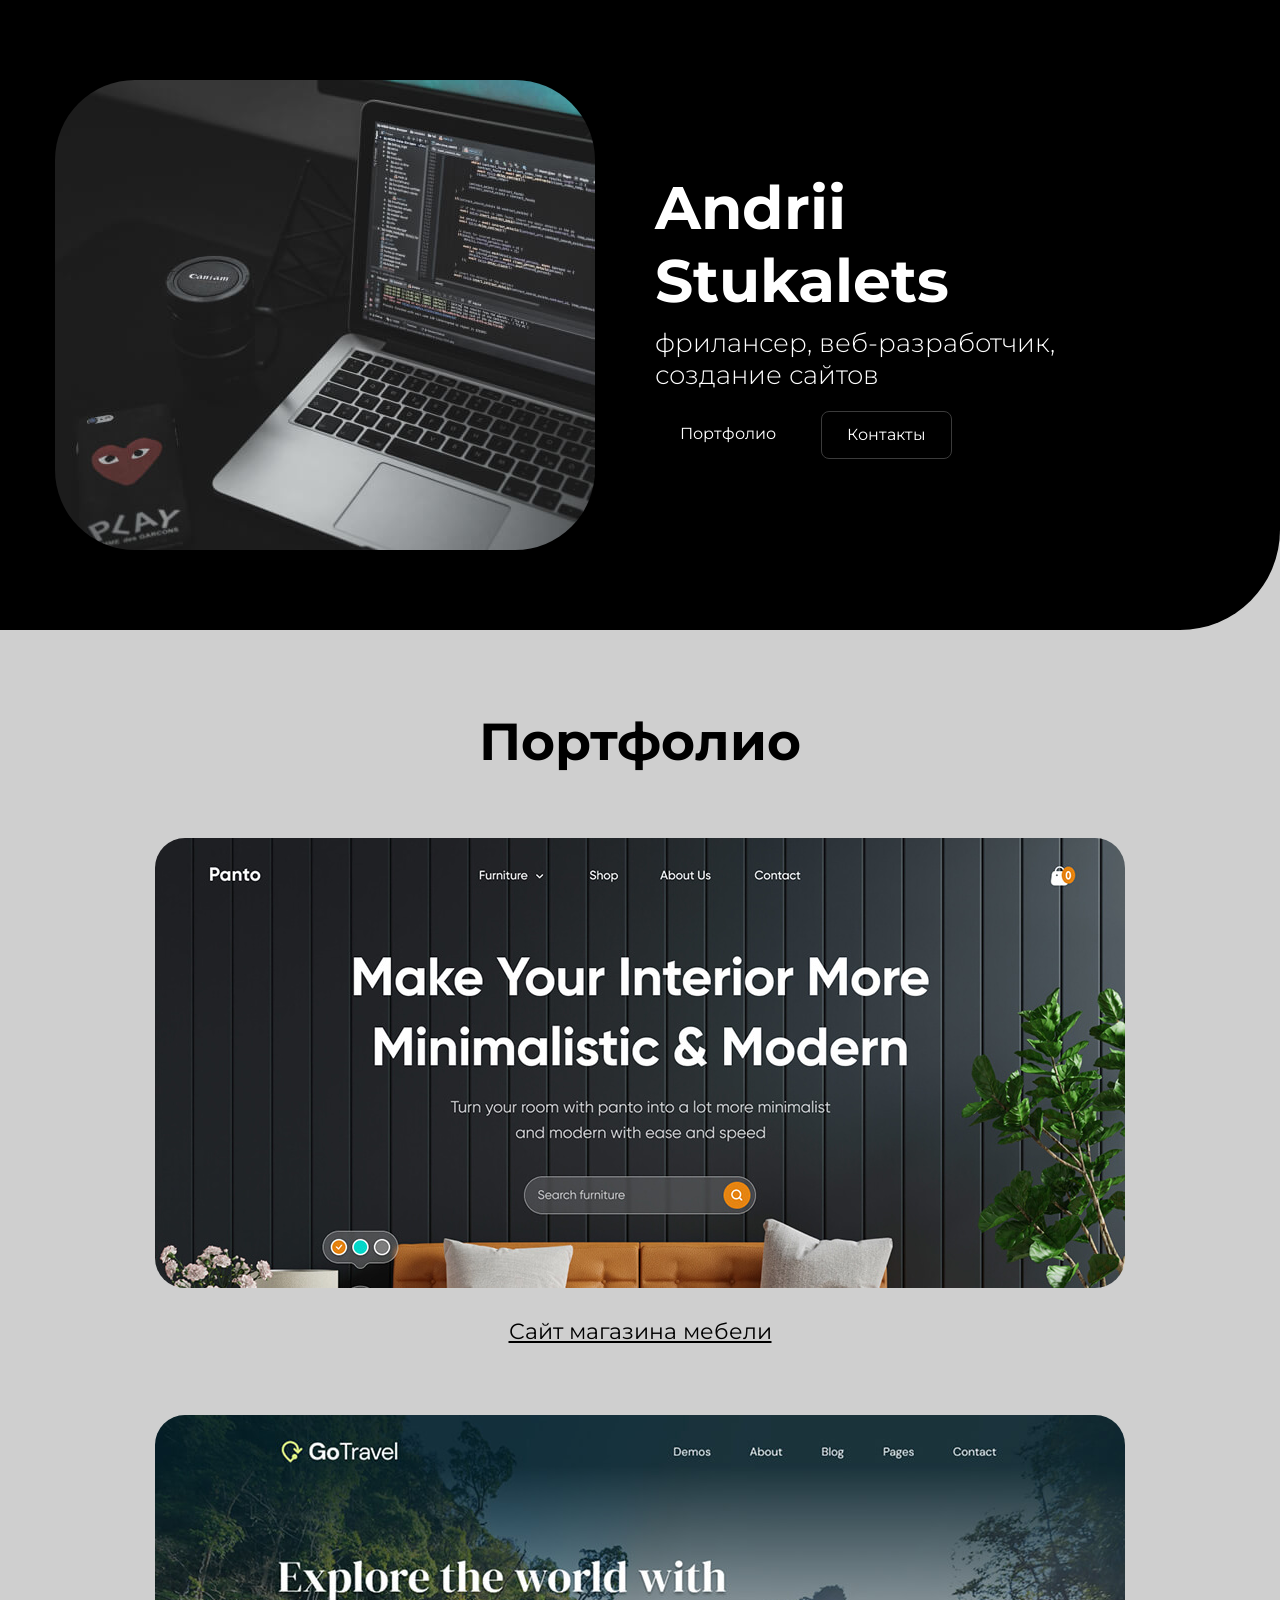
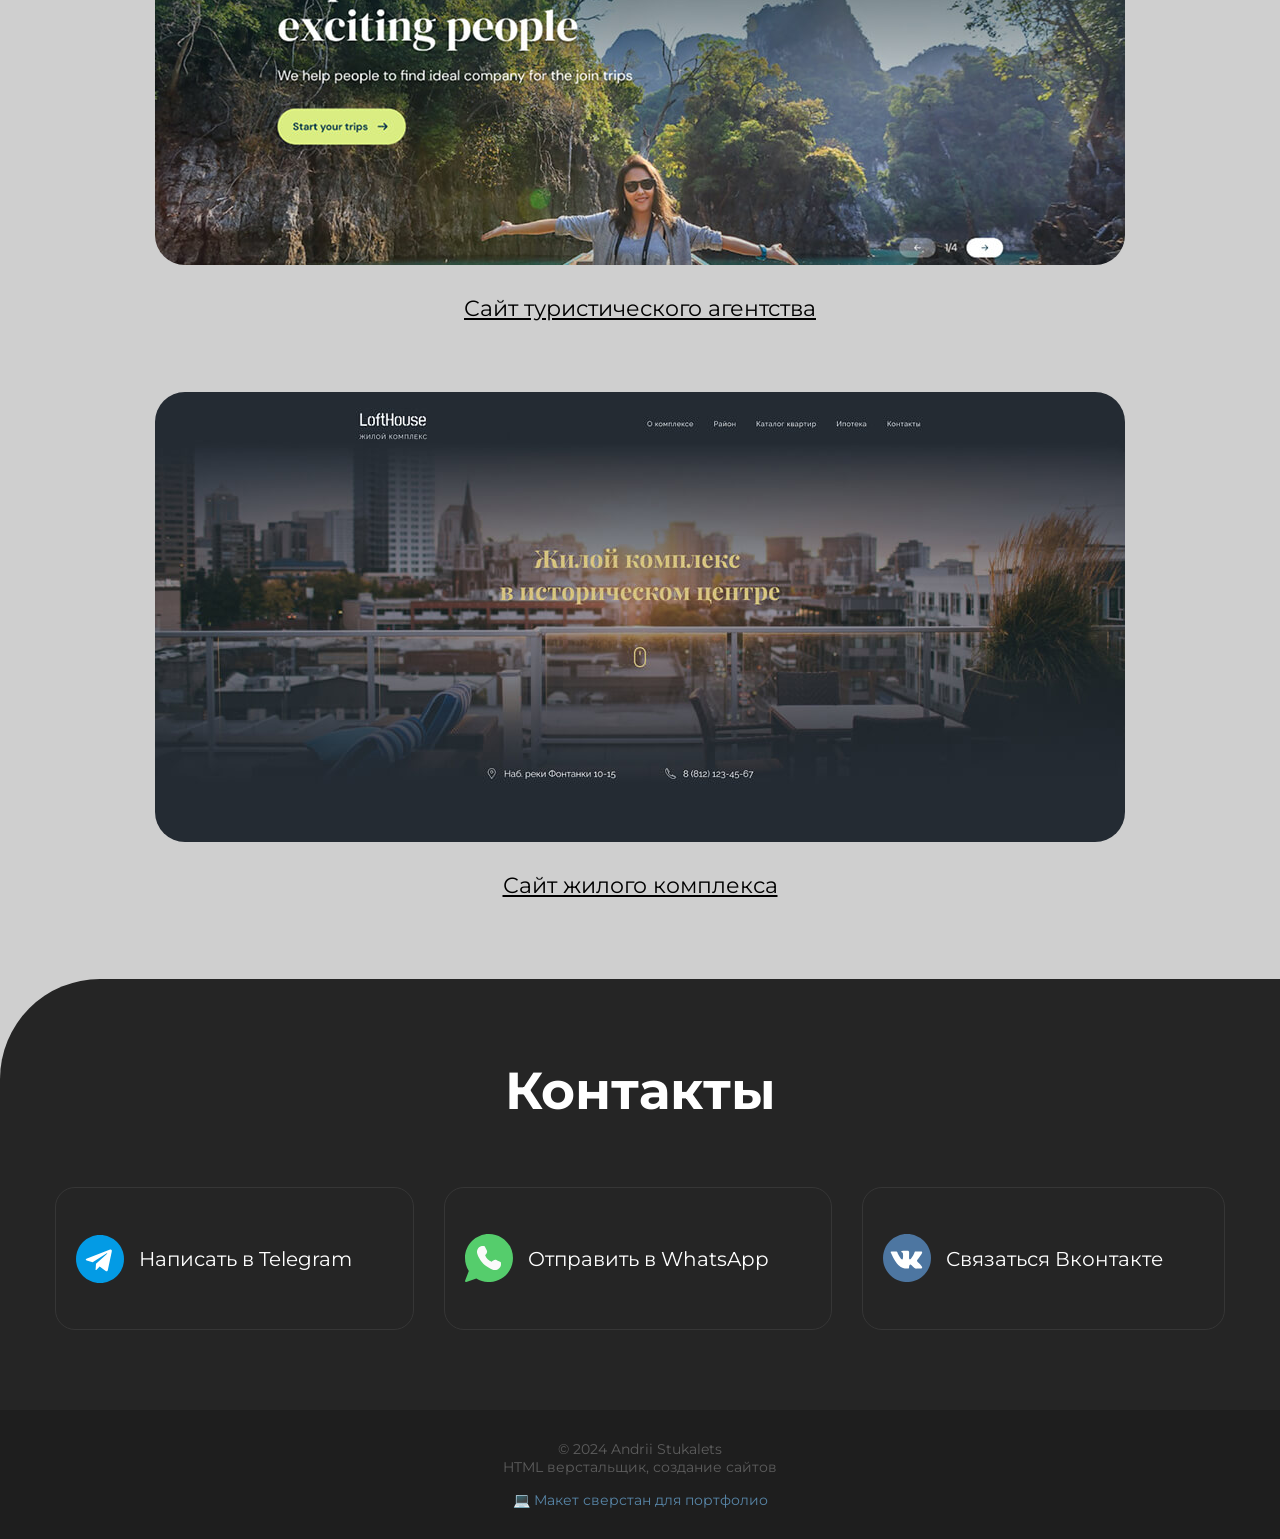
==== index.html @ 4efcff40 "initial deploy" ====
<!doctype html>
<html lang="ru">
  <head>
    <meta charset="UTF-8" />
    <meta name="viewport" content="width=device-width, initial-scale=1.0" />
    <title>Портфолио</title>
    <link rel="stylesheet" href="./css/reset.css" />
    <link rel="stylesheet" href="./css/main.css" />
    <link rel="stylesheet" href="./css/media.css" />

    <link rel="icon" type="image/x-icon" href="./img/favicons/favicon.svg" />
    <link
      rel="apple-touch-icon"
      sizes="180x180"
      href="./img/favicons/apple-touch-icon.png"
    />
  </head>
  <body>
    <header class="header">
      <div class="container">
        <div class="header-row">
          <img
            src="./img/photo.jpg"
            srcset="./img/photo@2x.jpg 2x"
            alt="Photo"
            class="header-img"
          />

          <div class="header-desc">
            <h1 class="header-title">
              Andrii<br />
              Stukalets
            </h1>
            <p class="header-text">
              фрилансер, веб-разработчик,<br />
              создание сайтов
            </p>

            <div class="header-btns">
              <a href="#portfolio" class="btn">Портфолио</a>
              <a href="#contacts" class="btn-outline">Контакты</a>
            </div>
          </div>
        </div>
      </div>
      <video class="header-video" autoplay muted loop>
        <source type="video/mp4" src="./video/planet2.mp4" />
      </video>
    </header>

    <main class="main">
      <section class="portfolio" id="portfolio">
        <div class="container">
          <h2 class="portfolio-title">Портфолио</h2>

          <div class="projects">
            <article class="project">
              <a href="./panto.html">
                <img
                  src="./img/portfolio/project-01.jpg"
                  srcset="./img/portfolio/project-01@2x.jpg 2x"
                  alt="Сайт магазина мебели"
                  class="project-img"
                />
              </a>

              <h3 class="project-title">
                <a href="./panto.html">Сайт магазина мебели</a>
              </h3>
            </article>

            <article class="project">
              <a href="./travel.html">
                <img
                  src="./img/portfolio/project-02.jpg"
                  srcset="./img/portfolio/project-02@2x.jpg 2x"
                  alt="Сайт туристического агентства"
                  class="project-img"
                />
              </a>

              <h3 class="project-title">
                <a href="./travel.html">Сайт туристического агентства</a>
              </h3>
            </article>

            <article class="project">
              <a href="./lofthouse.html">
                <img
                  src="./img/portfolio/project-03.jpg"
                  srcset="./img/portfolio/project-03@2x.jpg 2x"
                  alt="Сайт жилого комплекса"
                  class="project-img"
                />
              </a>

              <h3 class="project-title">
                <a href="./lofthouse.html">Сайт жилого комплекса</a>
              </h3>
            </article>
          </div>
        </div>
      </section>

      <section class="contacts" id="contacts">
        <div class="container">
          <h2 class="contacts-title">Контакты</h2>

          <div class="messengers">
            <a href="https://www.google.com/" target="_blank" class="messenger">
              <img src="./img/icons/telegram.svg" alt="Telegram" />
              Написать в Telegram</a
            >
            <a href="https://www.google.com/" target="_blank" class="messenger">
              <img src="./img/icons/whatsapp.svg" alt="WhatsApp" />
              Отправить в WhatsApp</a
            >
            <a href="https://www.google.com/" target="_blank" class="messenger">
              <img src="./img/icons/vk.svg" alt="Вконтакте" />
              Связаться Вконтакте</a
            >
          </div>
        </div>
      </section>
    </main>

    <footer class="footer">
      <div class="container">
        <div class="footer-inner">
          <p>
            © 2024 Andrii Stukalets<br />
            HTML верстальщик, создание сайтов
          </p>
          <p><a href="#" target="_blank">💻 Макет сверстан для портфолио</a></p>
        </div>
      </div>
    </footer>
  </body>
</html>
---- css/main.css ----
@import url('https://fonts.googleapis.com/css2?family=Montserrat:ital,wght@0,100..900;1,100..900&display=swap');

/* Base */

html {
    scroll-behavior: smooth;
}

body {
    font-family: "Montserrat", sans-serif;
    font-optical-sizing: auto;
    font-weight: 400;
    font-style: normal;

    background-color: rgba(140, 140, 140, 0.41);
}

.none {
    display: none !important;
}

.container {
    max-width: 1200px;
    margin: 0 auto;
    padding: 0 15px;
}

/* Header */
.header {
    overflow: hidden;
    position: relative;

    /*background: #252525 linear-gradient(115.46deg, #2f2f2f 20.75%, #202020 80.24%);*/
    background-color: #000;
    border-bottom-right-radius: 100px;
    color: white;
    padding-top: 80px;
    padding-bottom: 80px;
}

.header .container {
    position: relative;
    z-index: 9;
}

.header-video {
    position: absolute;
    left: 0;
    top: 0;
    width: 100%;
    height: 100%;
    object-fit: cover;
    object-position: center;
    border-bottom-right-radius: 100px;

    opacity: 0.4;
}

.header-row {
    display: flex;
    align-items: center;
    column-gap: 60px;
}

.header-img {
    border-radius: 80px;
}

.header-title {
    font-size: 60px;
    font-weight: 700;
    margin-bottom: 10px;
}

.header-text {
    margin-bottom: 20px;
    font-size: 26px;
    font-weight: 300;
}

.header-btns {
    display: flex;
    column-gap: 20px;
}

.btn {
    height: 48px;
    padding-top: 15px;
    padding-left: 25px;
    padding-right: 25px;
    background-color: #000;
    color: #fff;
    border-radius: 8px;
    line-height: 1;

    transition: all 0.2s ease-in;
}

.btn:hover {
    background-color: #3B3B3B;
}

.btn-outline {
    height: 48px;
    padding-top: 15px;
    padding-left: 25px;
    padding-right: 25px;
    background-color: transparent;
    color: #fff;
    border-radius: 8px;
    line-height: 1;
    border: 1px solid #3B3B3B;

    transition: all 0.2s ease-in;
}

.btn-outline:hover {
    background-color: #3B3B3B;
}

/* Portfolio */

.portfolio {
    padding: 80px 0;
}

.portfolio-title {
    font-size: 52px;
    font-weight: 700;
    margin-bottom: 65px;
    text-align: center;
}

.projects {
    display: flex;
    flex-direction: column;
    row-gap: 70px;
    align-items: center;
}

.project {
    text-align: center;
}

.project-img {
    border-radius: 30px;
    margin-bottom: 30px;

    transition: opacity 0.2s ease-in;
}

.project-img:hover {
    opacity: 0.8;
}

.project-title {
    font-size: 22px;
}

.project-title a {
    color: #000;
    text-decoration: underline;
}

/* Contacts */
.contacts {
    background-color:#252525;
    border-top-left-radius: 100px;
    color: #fff;
    padding: 80px 0;
}

.contacts-title {
    font-size: 52px;
    font-weight: 700;
    margin-bottom: 65px;
    text-align: center;
}

.messengers {
    display: flex;
    flex-wrap: wrap;
    column-gap: 30px;
    row-gap: 30px;
}

.messenger {
    flex-grow: 1;

    display: flex;
    column-gap: 15px;
    align-items: center;

    padding: 46px 20px;
    color: #fff;
    border-radius: 20px;
    border: 1px solid #363636;
    font-size: 20px;
    
    transition: background-color 0.2s ease-in;
}

.messenger:hover {
    background-color: #1E1E1E;
}

/* Footer */

.footer {
    padding: 30px 0;
    background-color: #1E1E1E;
    color: #5D5D5D;
}

.footer a {
    color: #5886A8;
}

.footer-inner {
   font-size: 14px;
   text-align: center;
}

.footer-inner p + p {
    margin-top: 15px;
    
}

/* inner page */

.inner-page {
    padding: 80px 0 40px 0;
}

.inner-page-details {
    display: flex;
    flex-direction: column;
    row-gap: 25px;
    align-items: center;

    margin-bottom: 40px;
    text-align: center;
}

.inner-page-title {
    font-size: 52px;
    font-weight: 700;
    margin-bottom: 25px;
}

.inner-page-text {
    max-width: 570px;

    display: flex;
    flex-direction: column;
    row-gap: 25px;

    color: #555555;
    line-height: 1.5;
}

.inner-page-link {
    color: #000;
}

.inner-page-link a {
    color: #000;
    text-decoration: underline;
}

.inner-page-img {
    display: block;
    margin: 0 auto;
    margin-bottom: 40px;
    border-radius: 3px;
}

.inner-page-backlink a {
    max-width: 770px;
    margin: 0 auto;
    padding: 30px;
    border-radius: 3px;

    display: flex;
    column-gap: 10px;
    align-items: center;
    justify-content: center;

    background-color: #F1F1F1;
    text-align: center;
    color: #000;

    transition: all 0.2s ease-in;
}

.inner-page-backlink a:hover {
    background-color: #dedede;
}
---- css/media.css ----
@media (max-width: 1080px) {
    .header-row {
        column-gap: 30px;
    }

    .header-img {
        width: 300px;
        border-radius: 30px;
    }

    .header-title {
        font-size: 52px;
    }

    .header-text {
        font-size: 22px;
    }
    
    .portfolio-title {
        font-size: 42px;
    }

        .contacts-title {
            font-size: 42px;
        }

        .inner-page-title {
            font-size: 42px;
        }

}

@media (max-width: 767px) {
    .header {
       padding-top: 20px;
       padding-bottom: 40px;
       border-bottom-right-radius: 60px;
    }

    .header-video {
        border-bottom-right-radius: 60px;
    }

    .header-row {
        flex-direction: column;
        align-items: flex-start;
        row-gap: 20px;
    }

    .header-img {
        max-width: 100%;
        width: auto;
    }

    .header-title {
        font-size: 32px;
    }

    .header-text {
        font-size: 18px;
    }

    /* btns */

    .btn,
    .btn-outline {
        height: 42px;
        padding: 12px 15px 0;
    }

    /* Portfolio */

    .portfolio {
        padding: 40px 0;
    }

    .portfolio-title {
        font-size: 28px;
        margin-bottom: 30px;
    }

    .projects {
        row-gap: 30px;
    }

    .project-img {
        border-radius: 14px;
        margin-bottom: 20px;
    }

    .project-title {
        font-size: 16px;
    }

    /* Contacts */

    .contacts {
        padding: 40px 0;
        border-top-left-radius: 60px;
    }

    .contacts-title {
        font-size: 28px;
        margin-bottom: 30px;
    }

    .messengers {
        gap: 20px;
    }

    .messenger {
        padding: 32px 20px;
        border-radius: 12px;
        font-size: 16px;
    }

    /* Footer */

    .footer-inner {
        font-size: 12px;
    }

    /* Inner page */

    .inner-page {
        padding: 40px 0 20px 0;
    }

    .inner-page-details {
        row-gap: 20px;
        margin-bottom: 20px;
    }

    .inner-page-title {
        font-size: 28px;
        margin-bottom: 20px;
    }

    .inner-page-text {
        row-gap: 20px;
    }

    .inner-page-img {
        margin-bottom: 20px;
    }

    .inner-page-backlink a {
        padding: 20px;
    }

}
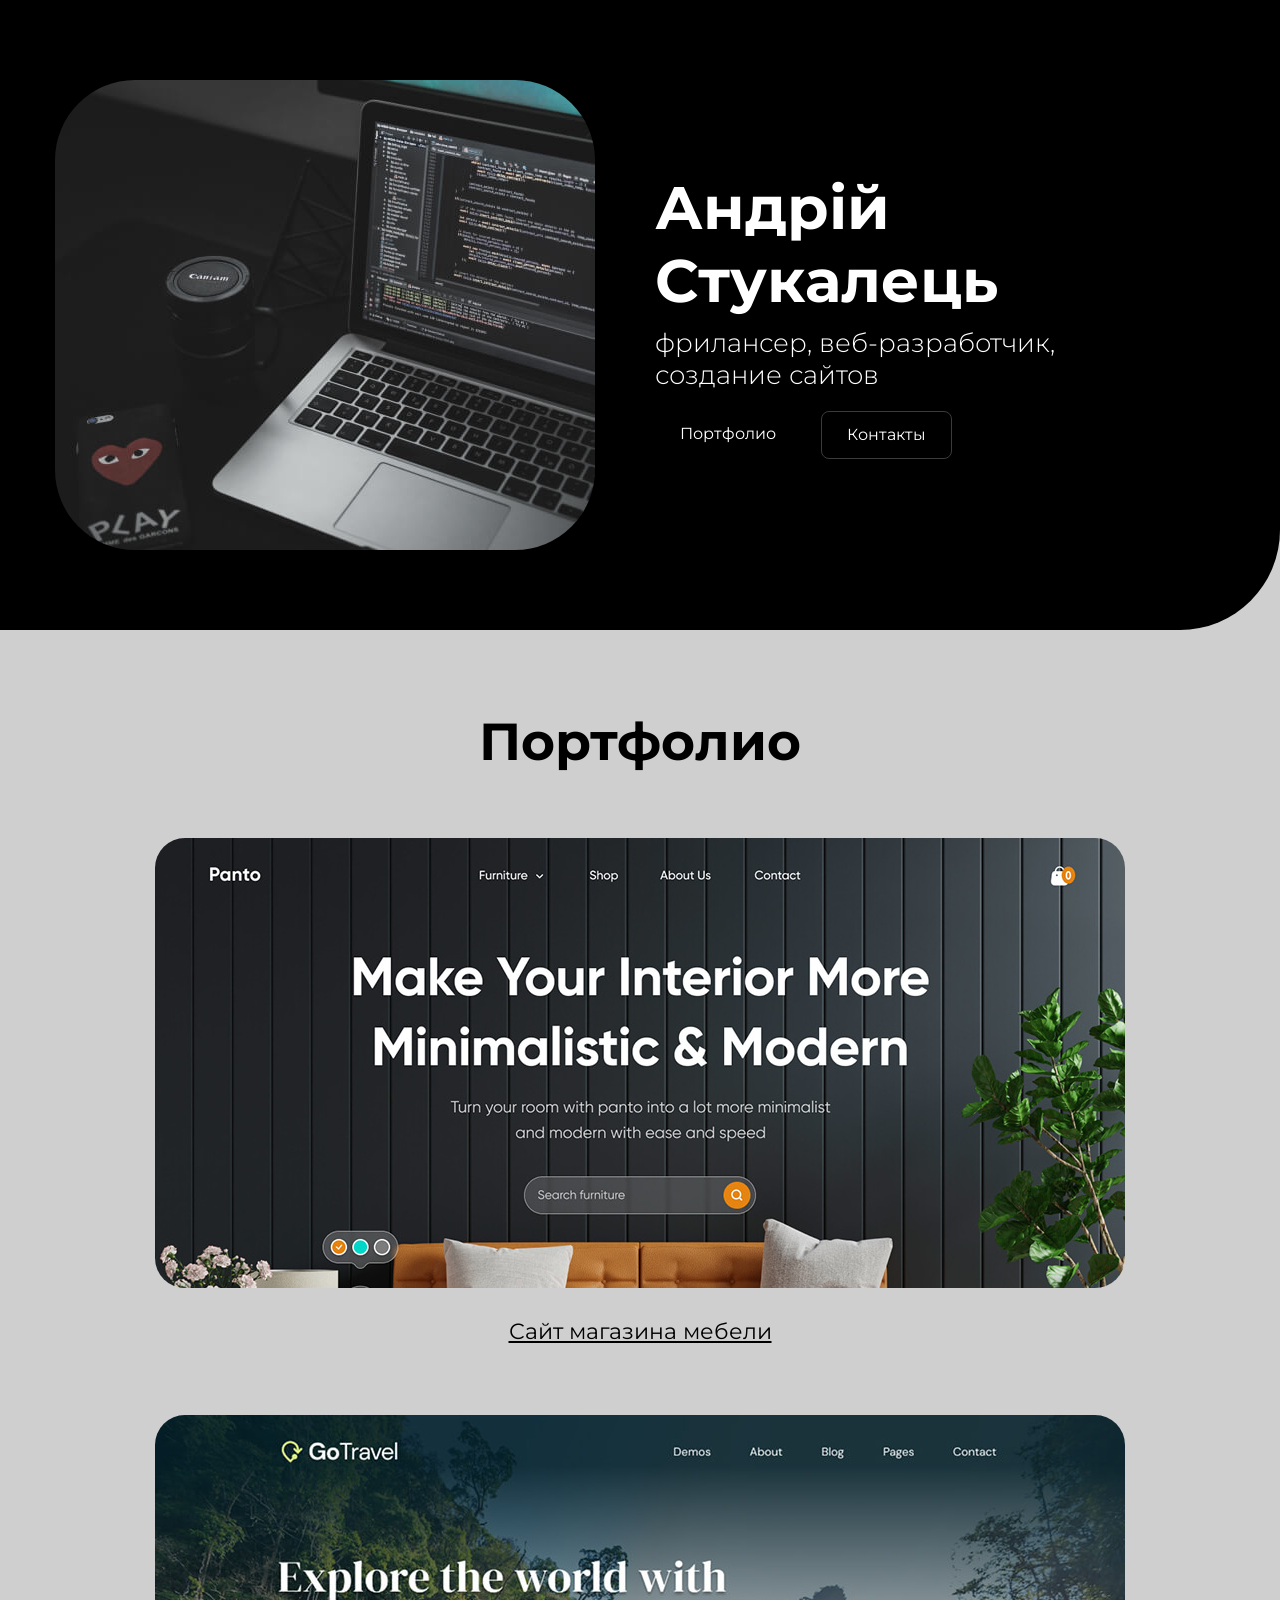
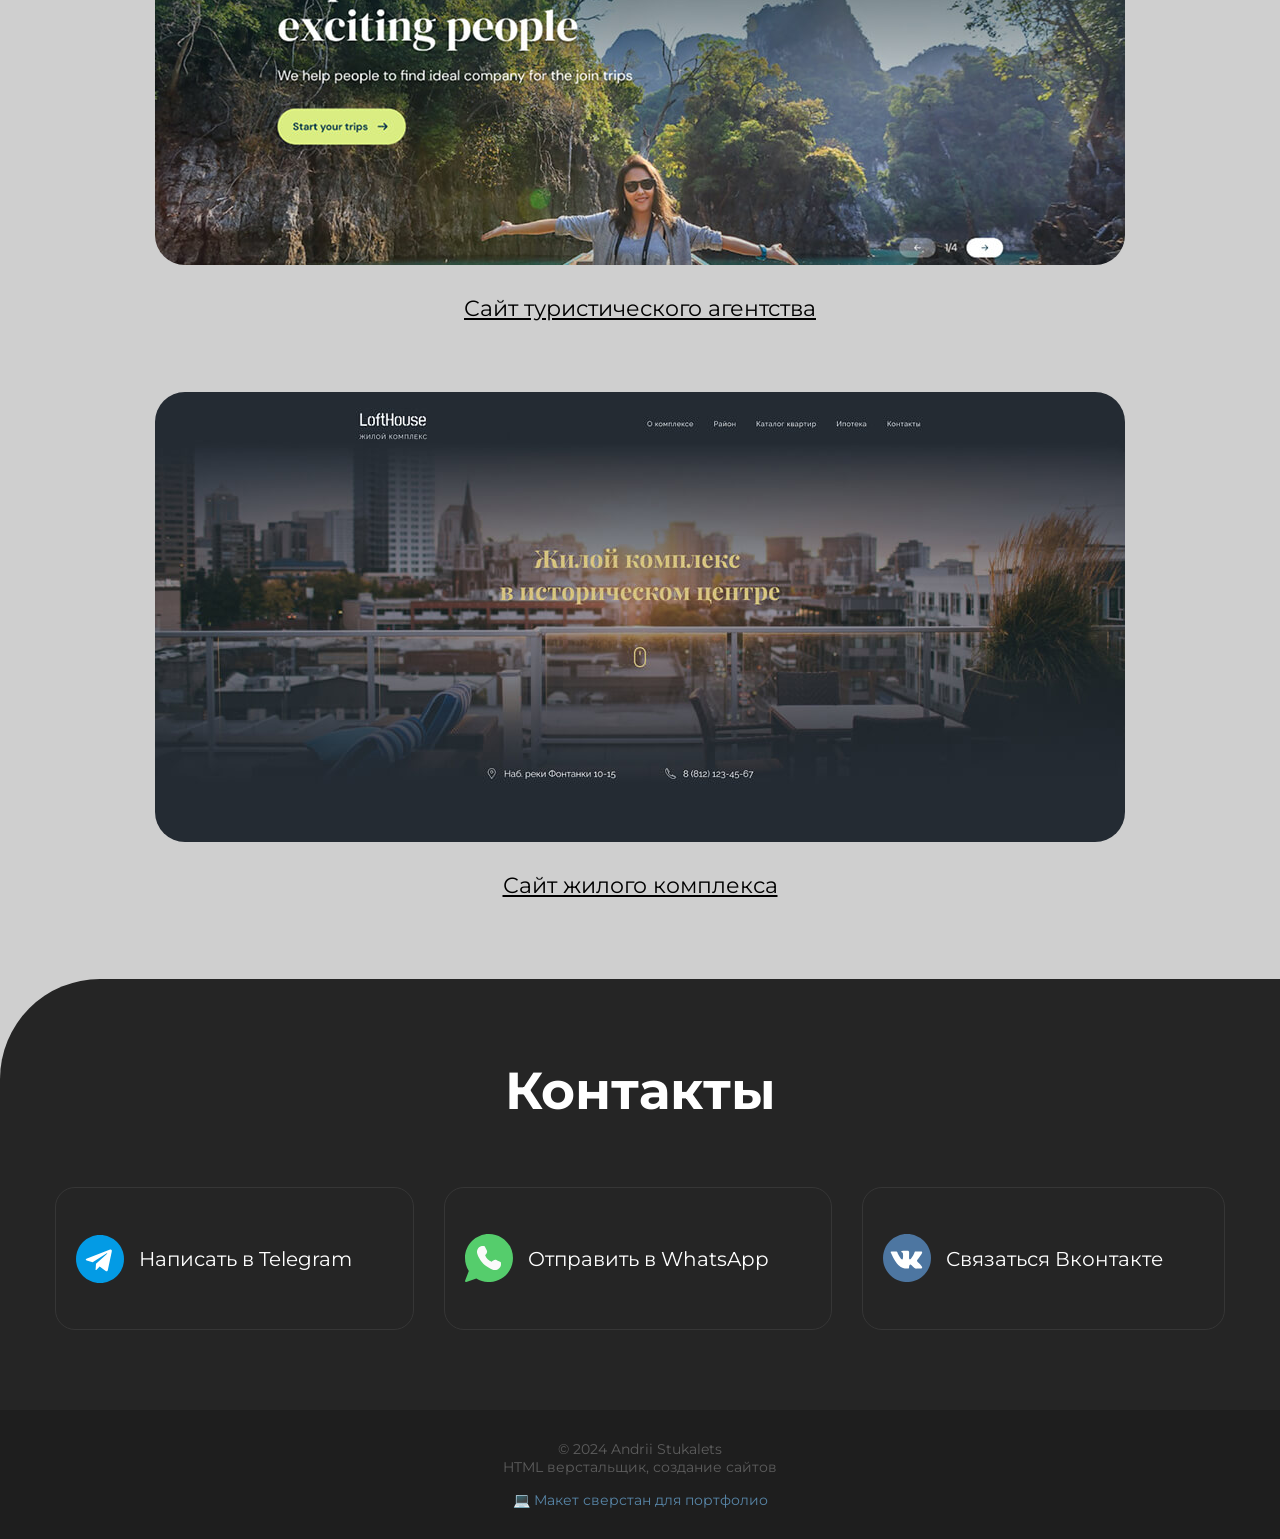
==== commit b9a180f9: "wwq" ====
--- a/index.html
+++ b/index.html
@@ -28,8 +28,8 @@
 
           <div class="header-desc">
             <h1 class="header-title">
-              Andrii<br />
-              Stukalets
+              Андрій<br />
+              Стукалець
             </h1>
             <p class="header-text">
               фрилансер, веб-разработчик,<br />
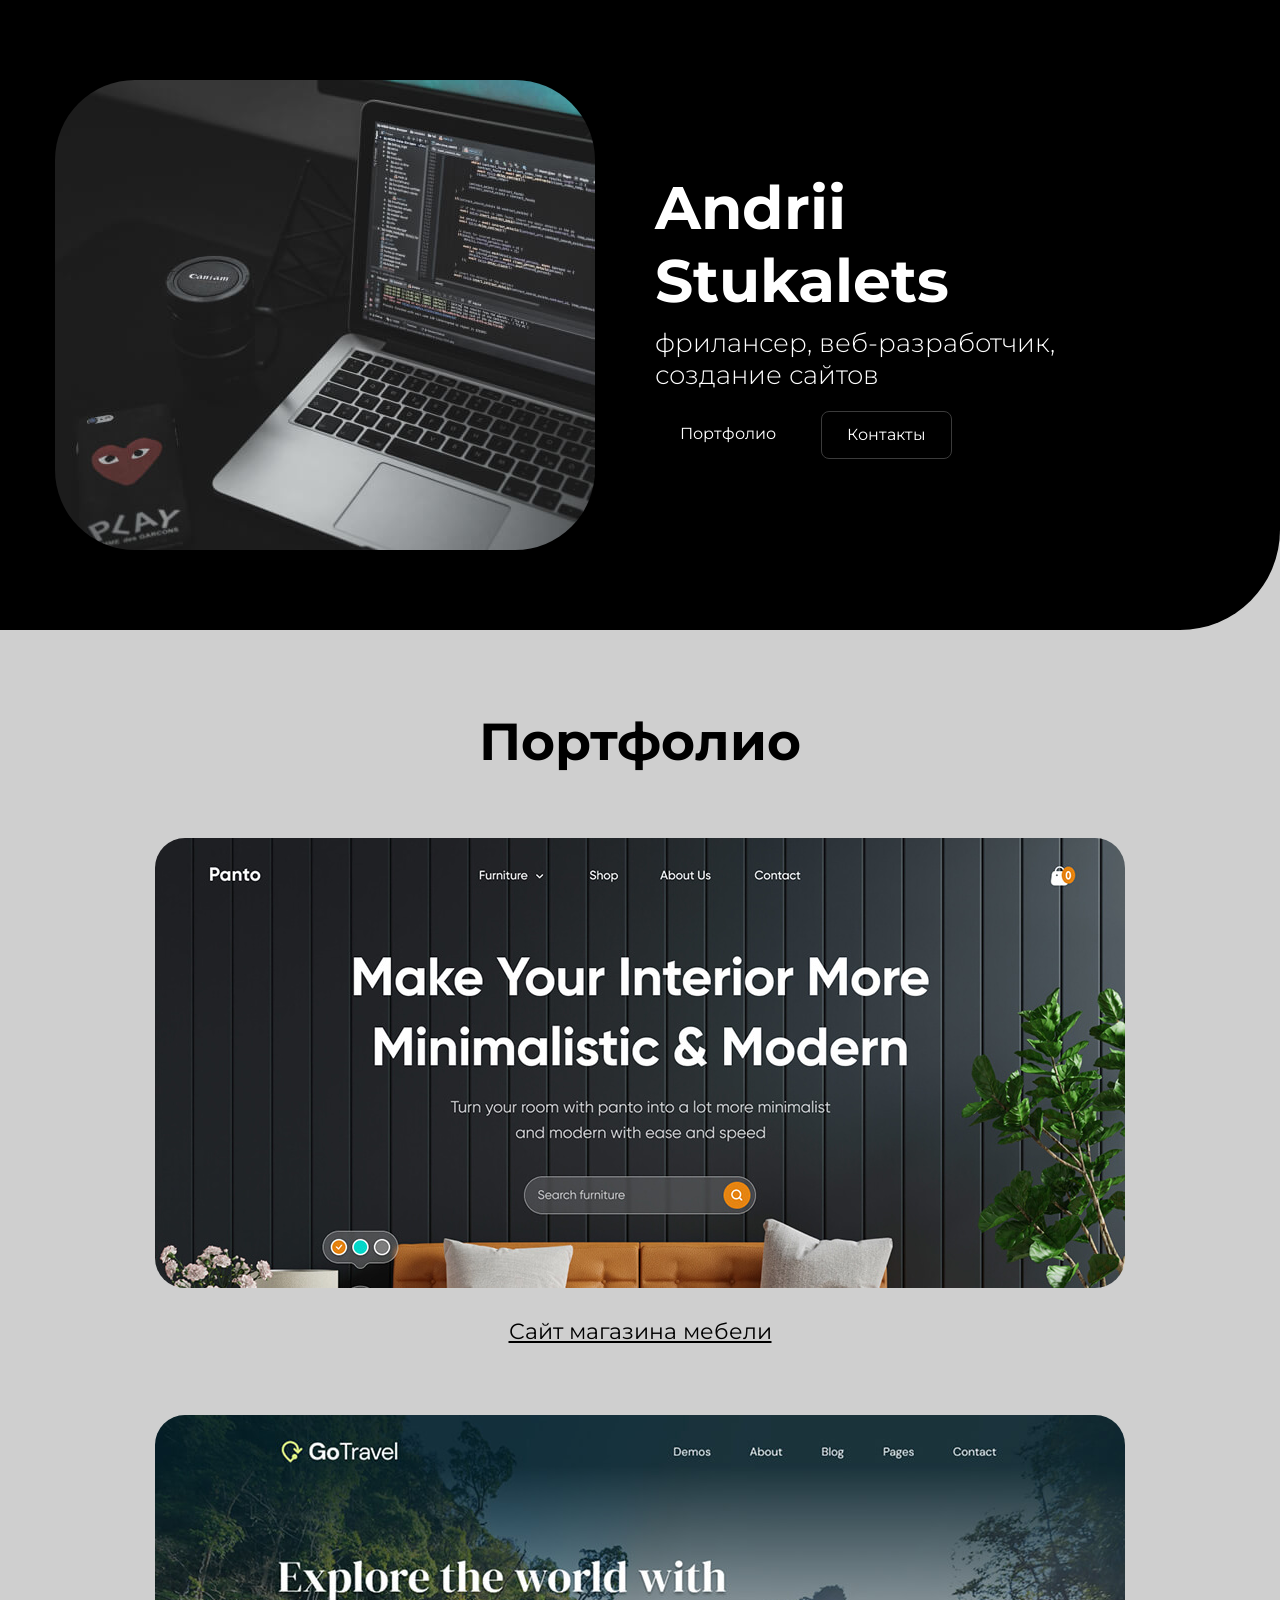
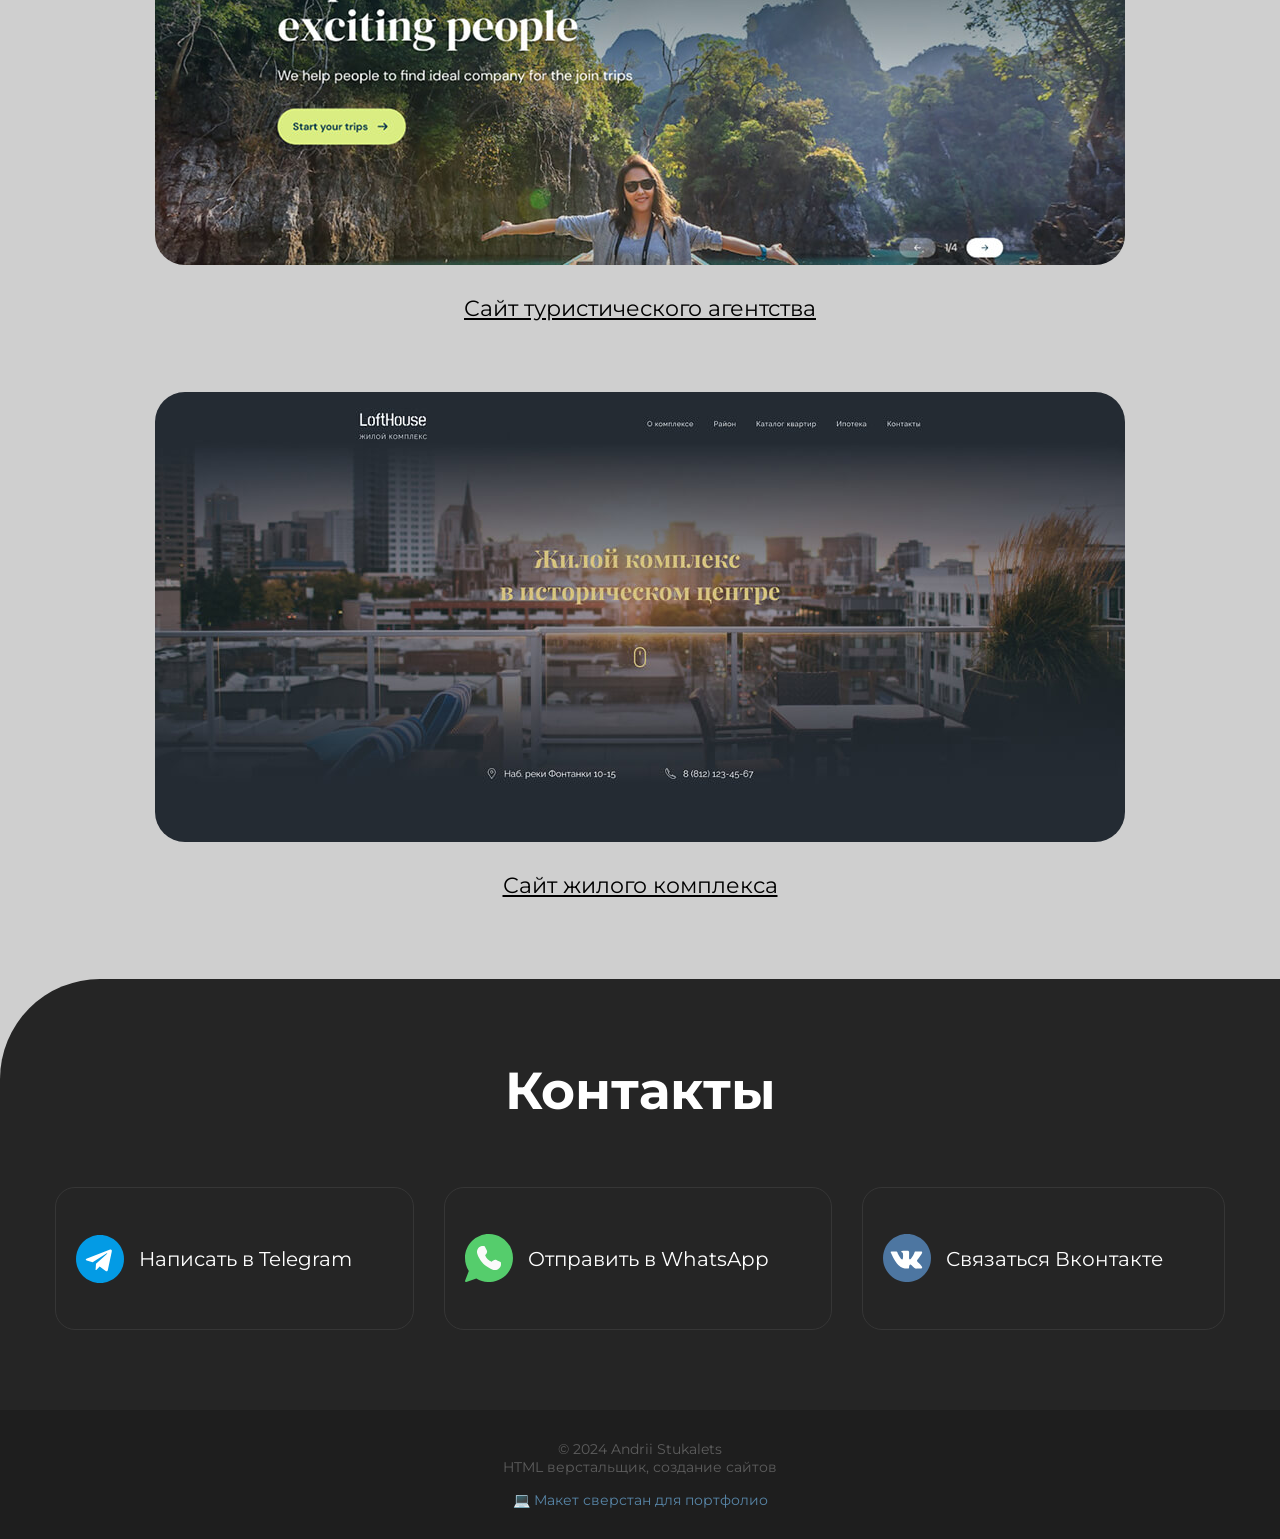
==== commit b5bdbf3d: "qqw" ====
--- a/index.html
+++ b/index.html
@@ -28,8 +28,8 @@
 
           <div class="header-desc">
             <h1 class="header-title">
-              Андрій<br />
-              Стукалець
+              Andrii<br />
+              Stukalets
             </h1>
             <p class="header-text">
               фрилансер, веб-разработчик,<br />
